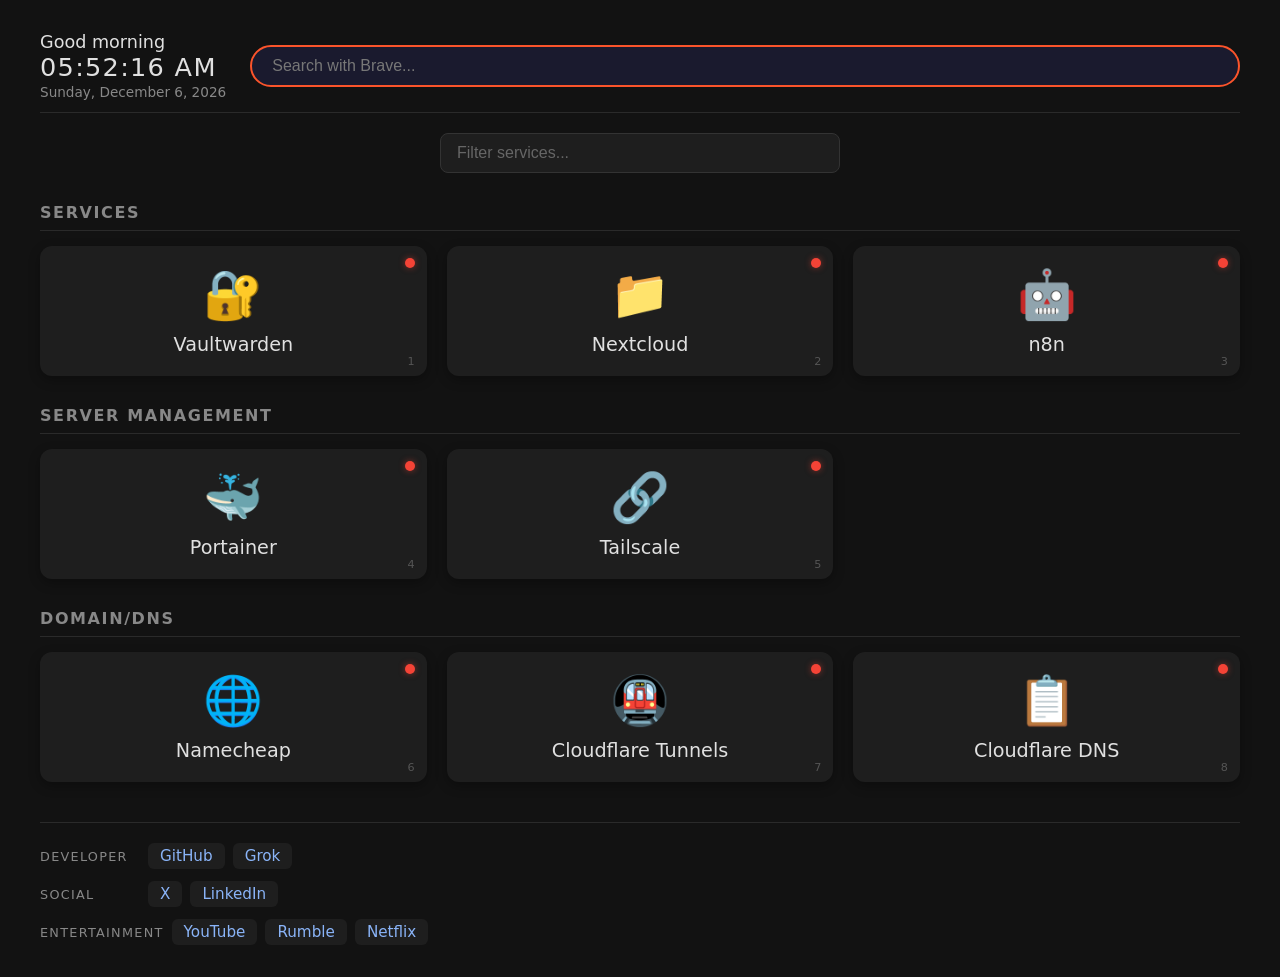
==== static/index.html @ 3539632b "Add FastAPI backend to serve dashboard and live system stats Move frontend files to static/, replace" ====
<!DOCTYPE html>
<html lang="en">
<head>
    <meta charset="UTF-8">
    <meta name="viewport" content="width=device-width, initial-scale=1.0">
    <title>pmserver</title>
    <link rel="icon" href="data:image/svg+xml,<svg xmlns='http://www.w3.org/2000/svg' viewBox='0 0 100 100'><text y='.9em' font-size='90'>🖥️</text></svg>">
    <meta name="description" content="pmserver.us - Self-hosted service dashboard">
    <meta property="og:title" content="pmserver.us">
    <meta property="og:description" content="Self-hosted service dashboard">
    <meta property="og:type" content="website">
    <meta property="og:url" content="https://pmserver.us">
    <meta name="theme-color" content="#121212">
    <link rel="stylesheet" href="style.css">
</head>
<body>
    <div class="container">
        <div id="top-panel">
            <header id="header"></header>
            <div id="brave-search-wrapper"></div>
            <div id="stats-widget"></div>
        </div>
        <div id="search-wrapper"></div>
        <main id="services">
            <noscript>
                <p style="text-align:center;color:#888;">JavaScript is required to load the service dashboard.</p>
            </noscript>
        </main>
        <div id="links"></div>
    </div>
    <script src="app.js"></script>
</body>
</html>
---- static/style.css ----
/* --- Base --- */
* { box-sizing: border-box; }

body {
    background: #121212;
    color: #e0e0e0;
    font-family: system-ui, -apple-system, sans-serif;
    margin: 0;
    padding: 20px;
    display: flex;
    justify-content: center;
}

.container {
    max-width: 1200px;
    width: 100%;
}

/* --- Top Panel (sticky) --- */
#top-panel {
    position: sticky;
    top: 0;
    z-index: 100;
    background: #121212;
    display: flex;
    align-items: center;
    gap: 24px;
    padding: 12px 0;
    border-bottom: 1px solid #2a2a2a;
    margin-bottom: 20px;
}

/* --- Header / Clock --- */
#header {
    text-align: left;
    flex-shrink: 0;
}

.clock .greeting {
    font-size: 1.1em;
    margin: 0;
}

.clock .time {
    font-size: 1.6em;
    font-weight: 300;
    letter-spacing: 0.05em;
}

.clock .date {
    font-size: 0.85em;
    color: #888;
    margin-top: 2px;
}

/* --- Brave Search --- */
#brave-search-wrapper {
    flex: 1;
    display: flex;
    align-items: center;
    justify-content: center;
    min-width: 0;
}

#brave-search {
    width: 100%;
}

#brave-search input {
    background: #1a1a2e;
    border: 2px solid #fb542b;
    border-radius: 24px;
    color: #e0e0e0;
    padding: 10px 20px;
    font-size: 1em;
    width: 100%;
    outline: none;
    transition: border-color 0.2s, box-shadow 0.2s;
}

#brave-search input:focus {
    border-color: #ff7654;
    box-shadow: 0 0 12px rgba(251, 84, 43, 0.3);
}

#brave-search input::placeholder {
    color: #777;
}

/* --- Service Filter --- */
#search-wrapper {
    text-align: center;
    margin-bottom: 30px;
}

#search {
    background: #1e1e1e;
    border: 1px solid #333;
    border-radius: 8px;
    color: #e0e0e0;
    padding: 10px 16px;
    font-size: 1em;
    width: 100%;
    max-width: 400px;
    outline: none;
    transition: border-color 0.2s;
}

#search:focus {
    border-color: #555;
}

#search::placeholder {
    color: #666;
}

/* --- Stats Widget --- */
#stats-widget {
    display: flex;
    flex-direction: column;
    gap: 4px;
    flex-shrink: 0;
    text-align: right;
}

#stats-widget:empty {
    display: none;
}

.stat-item {
    display: flex;
    align-items: center;
    gap: 8px;
    padding: 0;
    background: none;
}

.stat-label {
    font-size: 0.7em;
    color: #888;
    text-transform: uppercase;
    letter-spacing: 0.05em;
    min-width: 40px;
    text-align: right;
}

.stat-value {
    font-size: 0.85em;
    white-space: nowrap;
}

.stat-bar {
    height: 3px;
    background: #333;
    border-radius: 2px;
    width: 60px;
    overflow: hidden;
    flex-shrink: 0;
}

.stat-bar-fill {
    height: 100%;
    border-radius: 2px;
    background: #4caf50;
    transition: width 0.5s;
}

/* --- Categories --- */
.category h2 {
    font-size: 1em;
    text-transform: uppercase;
    letter-spacing: 0.1em;
    color: #888;
    border-bottom: 1px solid #2a2a2a;
    padding-bottom: 8px;
    margin-top: 30px;
    margin-bottom: 15px;
}

/* --- Grid --- */
.grid {
    display: grid;
    grid-template-columns: repeat(auto-fill, minmax(300px, 1fr));
    gap: 20px;
}

/* --- Cards --- */
.card {
    background: #1e1e1e;
    border-radius: 12px;
    padding: 20px;
    text-align: center;
    box-shadow: 0 4px 12px rgba(0, 0, 0, 0.3);
    transition: transform 0.2s;
    display: block;
    color: #e0e0e0;
    text-decoration: none;
    position: relative;
}

.card:hover {
    transform: translateY(-5px);
}

.card:focus {
    outline: 2px solid #4caf50;
    outline-offset: 2px;
}

.card .icon {
    font-size: 3em;
    margin-bottom: 10px;
}

.card .title {
    font-size: 1.2em;
}

.card .shortcut-hint {
    position: absolute;
    bottom: 8px;
    right: 12px;
    font-size: 0.7em;
    color: #555;
}

/* --- Status Dot --- */
.status-dot {
    position: absolute;
    top: 12px;
    right: 12px;
    width: 10px;
    height: 10px;
    border-radius: 50%;
    background: #555;
}

.status-dot.status-up {
    background: #4caf50;
    box-shadow: 0 0 6px rgba(76, 175, 80, 0.5);
}

.status-dot.status-down {
    background: #f44336;
    box-shadow: 0 0 6px rgba(244, 67, 54, 0.5);
}

/* --- Links Section --- */
.links-section {
    margin-top: 40px;
    padding-top: 20px;
    border-top: 1px solid #2a2a2a;
}

.links-category {
    display: flex;
    align-items: center;
    flex-wrap: wrap;
    gap: 8px;
    margin-bottom: 12px;
}

.links-label {
    font-size: 0.8em;
    text-transform: uppercase;
    letter-spacing: 0.1em;
    color: #888;
    min-width: 100px;
}

.link-item {
    color: #8ab4f8;
    text-decoration: none;
    font-size: 0.95em;
    padding: 4px 12px;
    border-radius: 6px;
    background: #1e1e1e;
    transition: background 0.2s;
}

.link-item:hover {
    background: #2a2a2a;
}

/* --- Visibility --- */
.hidden {
    display: none !important;
}

/* --- Responsive --- */
@media (max-width: 768px) {
    #top-panel {
        flex-direction: column;
        align-items: stretch;
        gap: 12px;
    }

    #header {
        text-align: center;
    }

    #brave-search-wrapper {
        justify-content: center;
    }

    #stats-widget {
        align-items: center;
        text-align: center;
    }

    .stat-label {
        text-align: left;
    }
}

@media (max-width: 600px) {
    .grid {
        grid-template-columns: 1fr;
    }

    .clock .time {
        font-size: 1.4em;
    }

    .links-label {
        min-width: auto;
        width: 100%;
    }
}
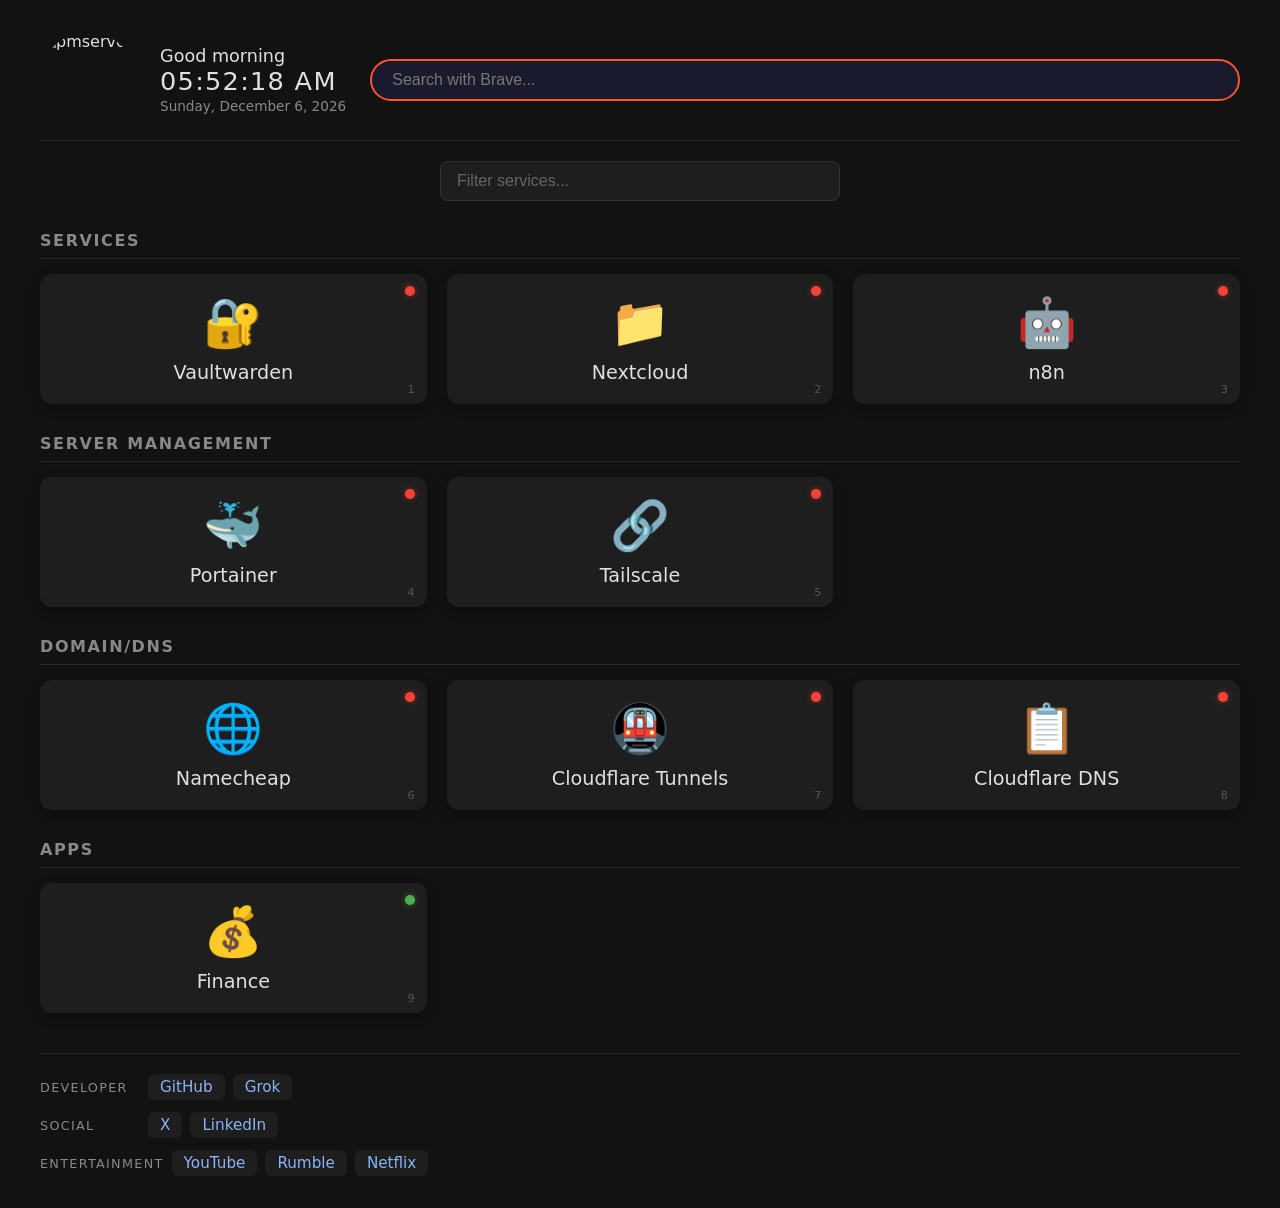
==== commit 928328ea: "Add pmserver logo as favicon and header branding Co-Authored-By: Claude Opus 4.6 <noreply@anthropic." ====
--- a/static/index.html
+++ b/static/index.html
@@ -4,7 +4,7 @@
     <meta charset="UTF-8">
     <meta name="viewport" content="width=device-width, initial-scale=1.0">
     <title>pmserver</title>
-    <link rel="icon" href="data:image/svg+xml,<svg xmlns='http://www.w3.org/2000/svg' viewBox='0 0 100 100'><text y='.9em' font-size='90'>🖥️</text></svg>">
+    <link rel="icon" href="/img/logo.png" type="image/png">
     <meta name="description" content="pmserver.us - Self-hosted service dashboard">
     <meta property="og:title" content="pmserver.us">
     <meta property="og:description" content="Self-hosted service dashboard">
@@ -16,6 +16,7 @@
 <body>
     <div class="container">
         <div id="top-panel">
+            <img src="/img/logo.png" alt="pmserver" class="header-logo" width="96" height="96">
             <header id="header"></header>
             <div id="brave-search-wrapper"></div>
             <div id="stats-widget"></div>
--- a/static/style.css
+++ b/static/style.css
@@ -28,6 +28,16 @@
     padding: 12px 0;
     border-bottom: 1px solid #2a2a2a;
     margin-bottom: 20px;
+}
+
+/* --- Logo --- */
+.header-logo {
+    width: 96px;
+    height: 96px;
+    max-width: 96px;
+    border-radius: 50%;
+    flex-shrink: 0;
+    object-fit: cover;
 }
 
 /* --- Header / Clock --- */
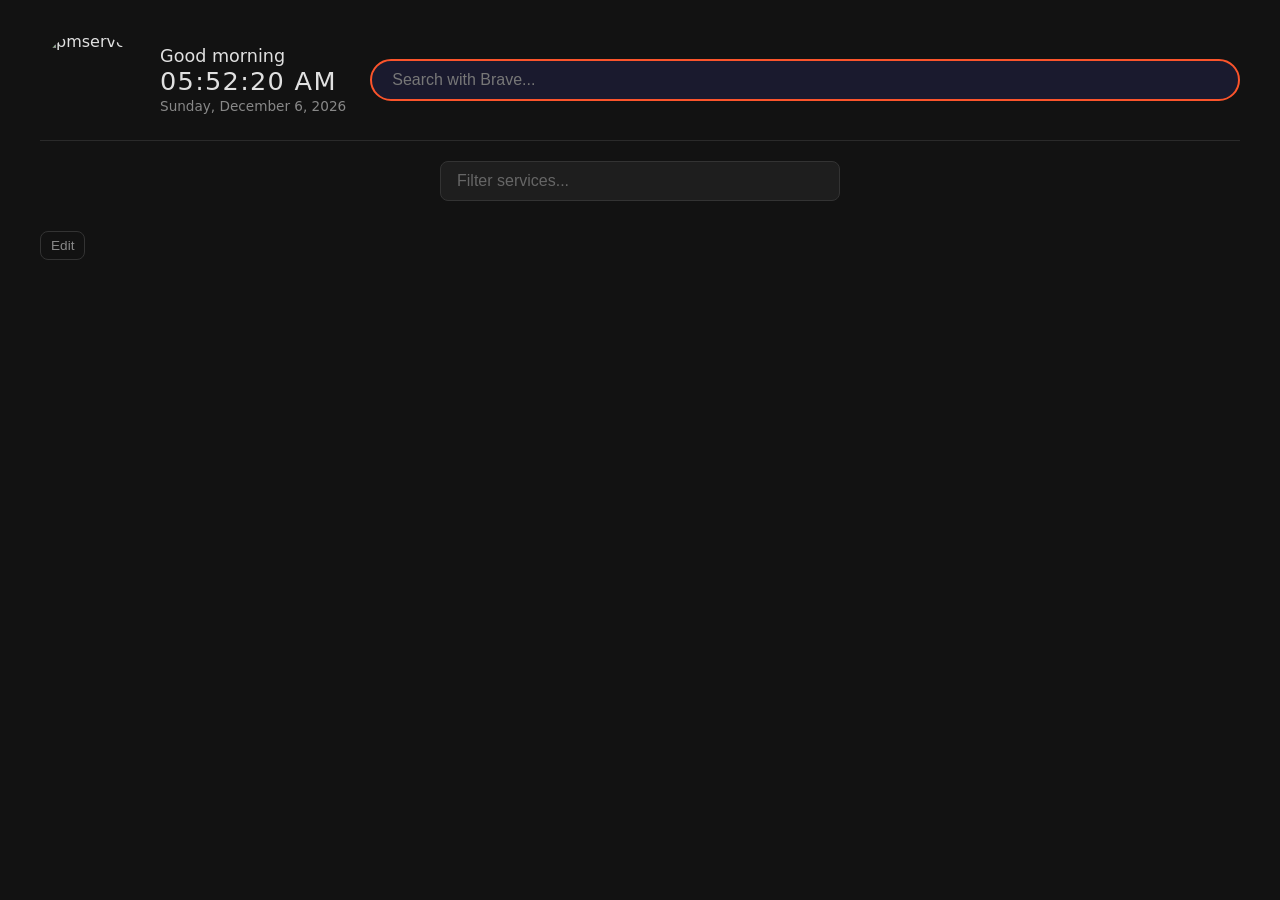
==== commit 66ffcae1: "Add service/bookmark CRUD, server-side status checks, drag-and-drop reorder - Move services and book" ====
--- a/static/index.html
+++ b/static/index.html
@@ -27,8 +27,28 @@
                 <p style="text-align:center;color:#888;">JavaScript is required to load the service dashboard.</p>
             </noscript>
         </main>
-        <div id="links"></div>
+        <aside id="sidebar"></aside>
     </div>
+
+    <!-- Login modal for bookmark editing -->
+    <div id="bm-login-modal" class="bm-modal-overlay hidden">
+        <div class="bm-modal">
+            <div class="bm-modal-header">
+                <h3>Login to Edit</h3>
+                <button id="bm-login-close" class="bm-modal-close">&times;</button>
+            </div>
+            <form id="bm-login-form">
+                <input type="text" id="bm-login-user" placeholder="Username" autocomplete="username" required>
+                <input type="password" id="bm-login-pass" placeholder="Password" autocomplete="current-password" required>
+                <div id="bm-totp-row" class="hidden">
+                    <input type="text" id="bm-login-totp" placeholder="2FA Code" autocomplete="one-time-code" inputmode="numeric">
+                </div>
+                <p id="bm-login-error" class="bm-error hidden"></p>
+                <button type="submit" class="bm-btn bm-btn-primary">Login</button>
+            </form>
+        </div>
+    </div>
+
     <script src="app.js"></script>
 </body>
 </html>
--- a/static/style.css
+++ b/static/style.css
@@ -255,41 +255,469 @@
     box-shadow: 0 0 6px rgba(244, 67, 54, 0.5);
 }
 
-/* --- Links Section --- */
-.links-section {
-    margin-top: 40px;
-    padding-top: 20px;
-    border-top: 1px solid #2a2a2a;
-}
-
-.links-category {
-    display: flex;
-    align-items: center;
-    flex-wrap: wrap;
-    gap: 8px;
-    margin-bottom: 12px;
-}
-
-.links-label {
+/* --- Sidebar (fixed left, fills blank space) --- */
+#sidebar {
+    position: fixed;
+    left: 20px;
+    top: 140px;
+    /* Fill from left edge to where the centered container starts */
+    width: calc((100vw - 1200px) / 2 - 40px);
+    max-height: calc(100vh - 160px);
+    overflow-y: auto;
+    display: flex;
+    flex-direction: column;
+    gap: 12px;
+    z-index: 50;
+}
+
+/* Thin dark scrollbar for sidebar */
+#sidebar::-webkit-scrollbar {
+    width: 6px;
+}
+
+#sidebar::-webkit-scrollbar-track {
+    background: transparent;
+}
+
+#sidebar::-webkit-scrollbar-thumb {
+    background: #444;
+    border-radius: 3px;
+}
+
+#sidebar::-webkit-scrollbar-thumb:hover {
+    background: #555;
+}
+
+#sidebar:empty {
+    display: none;
+}
+
+.sidebar-card {
+    background: #1e1e1e;
+    border-radius: 12px;
+    padding: 16px;
+}
+
+.sidebar-heading {
     font-size: 0.8em;
     text-transform: uppercase;
     letter-spacing: 0.1em;
     color: #888;
-    min-width: 100px;
-}
-
-.link-item {
+    margin: 0 0 10px 0;
+    padding-bottom: 6px;
+    border-bottom: 1px solid #2a2a2a;
+}
+
+.sidebar-links {
+    display: flex;
+    flex-direction: column;
+    gap: 4px;
+}
+
+.sidebar-link {
     color: #8ab4f8;
     text-decoration: none;
+    font-size: 0.9em;
+    padding: 6px 10px;
+    border-radius: 6px;
+    transition: background 0.2s;
+}
+
+.sidebar-link:hover {
+    background: #2a2a2a;
+}
+
+/* --- Bookmark Edit Mode --- */
+
+/* Edit toggle button in sidebar header */
+.sidebar-edit-toggle {
+    background: none;
+    border: 1px solid #333;
+    color: #888;
+    cursor: pointer;
+    padding: 6px 10px;
+    border-radius: 8px;
+    font-size: 0.85em;
+    transition: background 0.2s, color 0.2s;
+    margin-bottom: 8px;
+    align-self: flex-end;
+}
+
+.sidebar-edit-toggle:hover {
+    background: #2a2a2a;
+    color: #e0e0e0;
+}
+
+.sidebar-edit-toggle.active {
+    background: #2563eb;
+    border-color: #2563eb;
+    color: #fff;
+}
+
+/* Group header row in edit mode */
+.sidebar-heading-row {
+    display: flex;
+    align-items: center;
+    justify-content: space-between;
+    gap: 6px;
+    margin: 0 0 10px 0;
+    padding-bottom: 6px;
+    border-bottom: 1px solid #2a2a2a;
+}
+
+.sidebar-heading-row h3 {
+    font-size: 0.8em;
+    text-transform: uppercase;
+    letter-spacing: 0.1em;
+    color: #888;
+    margin: 0;
+    flex: 1;
+}
+
+/* Small icon buttons for edit/delete on groups and links */
+.bm-icon-btn {
+    background: none;
+    border: none;
+    color: #666;
+    cursor: pointer;
+    padding: 2px 6px;
+    border-radius: 4px;
+    font-size: 0.85em;
+    transition: background 0.15s, color 0.15s;
+    line-height: 1;
+}
+
+.bm-icon-btn:hover {
+    background: #2a2a2a;
+    color: #e0e0e0;
+}
+
+.bm-icon-btn.danger:hover {
+    background: #3a1a1a;
+    color: #f44336;
+}
+
+/* Sidebar link row in edit mode */
+.sidebar-link-row {
+    display: flex;
+    align-items: center;
+    gap: 4px;
+}
+
+.sidebar-link-row .sidebar-link {
+    flex: 1;
+    min-width: 0;
+    overflow: hidden;
+    text-overflow: ellipsis;
+}
+
+.sidebar-link-row .bm-link-actions {
+    display: flex;
+    gap: 2px;
+    flex-shrink: 0;
+}
+
+/* Add bookmark / Add group buttons */
+.bm-add-btn {
+    background: none;
+    border: 1px dashed #444;
+    color: #666;
+    cursor: pointer;
+    padding: 6px 10px;
+    border-radius: 6px;
+    font-size: 0.8em;
+    width: 100%;
+    text-align: center;
+    transition: background 0.15s, color 0.15s, border-color 0.15s;
+    margin-top: 6px;
+}
+
+.bm-add-btn:hover {
+    background: #1a2a1a;
+    color: #4caf50;
+    border-color: #4caf50;
+}
+
+.bm-add-group-btn {
+    background: none;
+    border: 1px dashed #444;
+    color: #666;
+    cursor: pointer;
+    padding: 10px;
+    border-radius: 12px;
+    font-size: 0.85em;
+    width: 100%;
+    text-align: center;
+    transition: background 0.15s, color 0.15s, border-color 0.15s;
+}
+
+.bm-add-group-btn:hover {
+    background: #1a2a1a;
+    color: #4caf50;
+    border-color: #4caf50;
+}
+
+/* Inline form for adding/editing a bookmark */
+.bm-inline-form {
+    display: flex;
+    flex-direction: column;
+    gap: 6px;
+    padding: 8px;
+    background: #1a1a2e;
+    border-radius: 8px;
+    margin-top: 6px;
+}
+
+.bm-inline-form input {
+    background: #121212;
+    border: 1px solid #333;
+    border-radius: 6px;
+    color: #e0e0e0;
+    padding: 6px 10px;
+    font-size: 0.85em;
+    outline: none;
+}
+
+.bm-inline-form input:focus {
+    border-color: #555;
+}
+
+.bm-inline-form .bm-form-actions {
+    display: flex;
+    gap: 6px;
+    justify-content: flex-end;
+}
+
+/* Buttons used in forms */
+.bm-btn {
+    border: none;
+    cursor: pointer;
+    padding: 6px 14px;
+    border-radius: 6px;
+    font-size: 0.85em;
+    transition: background 0.15s;
+}
+
+.bm-btn-primary {
+    background: #2563eb;
+    color: #fff;
+}
+
+.bm-btn-primary:hover {
+    background: #1d4ed8;
+}
+
+.bm-btn-secondary {
+    background: #333;
+    color: #e0e0e0;
+}
+
+.bm-btn-secondary:hover {
+    background: #444;
+}
+
+.bm-btn-danger {
+    background: #dc2626;
+    color: #fff;
+}
+
+.bm-btn-danger:hover {
+    background: #b91c1c;
+}
+
+/* --- Service Card Edit Mode --- */
+
+/* Category heading row with rename/delete buttons */
+.svc-heading-row {
+    display: flex;
+    align-items: center;
+    gap: 8px;
+    margin-top: 30px;
+    margin-bottom: 15px;
+    padding-bottom: 8px;
+    border-bottom: 1px solid #2a2a2a;
+}
+
+.svc-heading-row h2 {
+    margin: 0;
+    padding: 0;
+    border: none;
+    flex: 1;
+}
+
+/* Editable card wrapper (non-link, shows overlay on hover) */
+.card-editable {
+    cursor: grab;
+    position: relative;
+}
+
+.card-editable:active {
+    cursor: grabbing;
+}
+
+.card-editable:hover {
+    transform: none;
+}
+
+/* Drag-and-drop: card being dragged */
+.card.dragging {
+    opacity: 0.4;
+    transform: scale(0.95);
+}
+
+/* Drag-and-drop: group/category being dragged */
+.dragging-group {
+    opacity: 0.4;
+    border: 2px dashed #555;
+    border-radius: 12px;
+}
+
+.card-edit-overlay {
+    position: absolute;
+    inset: 0;
+    background: rgba(0, 0, 0, 0.75);
+    border-radius: 12px;
+    display: flex;
+    align-items: center;
+    justify-content: center;
+    gap: 8px;
+    opacity: 0;
+    transition: opacity 0.15s;
+}
+
+.card-editable:hover .card-edit-overlay {
+    opacity: 1;
+}
+
+/* Service inline form (wider than bookmark form) */
+.svc-inline-form {
+    max-width: 500px;
+    margin-bottom: 12px;
+}
+
+.svc-icon-input {
+    max-width: 120px;
+}
+
+.svc-shortcut-input {
+    max-width: 100px;
+}
+
+/* "+ Add Service" button inside grid */
+.svc-add-btn {
+    background: none;
+    border: 2px dashed #444;
+    color: #666;
+    cursor: pointer;
+    padding: 20px;
+    border-radius: 12px;
     font-size: 0.95em;
-    padding: 4px 12px;
-    border-radius: 6px;
+    text-align: center;
+    transition: background 0.15s, color 0.15s, border-color 0.15s;
+    min-height: 100px;
+    display: flex;
+    align-items: center;
+    justify-content: center;
+}
+
+.svc-add-btn:hover {
+    background: #1a2a1a;
+    color: #4caf50;
+    border-color: #4caf50;
+}
+
+/* "+ Add Category" button below all categories */
+.svc-add-cat-btn {
+    background: none;
+    border: 2px dashed #444;
+    color: #666;
+    cursor: pointer;
+    padding: 14px;
+    border-radius: 12px;
+    font-size: 0.95em;
+    width: 100%;
+    text-align: center;
+    margin-top: 20px;
+    transition: background 0.15s, color 0.15s, border-color 0.15s;
+}
+
+.svc-add-cat-btn:hover {
+    background: #1a2a1a;
+    color: #4caf50;
+    border-color: #4caf50;
+}
+
+/* --- Login Modal --- */
+.bm-modal-overlay {
+    position: fixed;
+    inset: 0;
+    background: rgba(0, 0, 0, 0.7);
+    display: flex;
+    align-items: center;
+    justify-content: center;
+    z-index: 1000;
+}
+
+.bm-modal {
     background: #1e1e1e;
-    transition: background 0.2s;
-}
-
-.link-item:hover {
-    background: #2a2a2a;
+    border-radius: 12px;
+    padding: 24px;
+    width: 100%;
+    max-width: 360px;
+    box-shadow: 0 8px 32px rgba(0, 0, 0, 0.5);
+}
+
+.bm-modal-header {
+    display: flex;
+    align-items: center;
+    justify-content: space-between;
+    margin-bottom: 16px;
+}
+
+.bm-modal-header h3 {
+    margin: 0;
+    font-size: 1.1em;
+    color: #e0e0e0;
+}
+
+.bm-modal-close {
+    background: none;
+    border: none;
+    color: #888;
+    font-size: 1.4em;
+    cursor: pointer;
+    padding: 0 4px;
+    line-height: 1;
+}
+
+.bm-modal-close:hover {
+    color: #e0e0e0;
+}
+
+#bm-login-form {
+    display: flex;
+    flex-direction: column;
+    gap: 10px;
+}
+
+#bm-login-form input {
+    background: #121212;
+    border: 1px solid #333;
+    border-radius: 8px;
+    color: #e0e0e0;
+    padding: 10px 14px;
+    font-size: 1em;
+    outline: none;
+}
+
+#bm-login-form input:focus {
+    border-color: #555;
+}
+
+.bm-error {
+    color: #f44336;
+    font-size: 0.85em;
+    margin: 0;
 }
 
 /* --- Visibility --- */
@@ -298,6 +726,24 @@
 }
 
 /* --- Responsive --- */
+/* Hide fixed sidebar when viewport is too narrow for it */
+@media (max-width: 1500px) {
+    #sidebar {
+        position: static;
+        width: 100%;
+        max-height: none;
+        overflow-y: visible;
+        flex-direction: row;
+        flex-wrap: wrap;
+        margin-top: 30px;
+    }
+
+    .sidebar-card {
+        flex: 1;
+        min-width: 150px;
+    }
+}
+
 @media (max-width: 768px) {
     #top-panel {
         flex-direction: column;
@@ -332,8 +778,4 @@
         font-size: 1.4em;
     }
 
-    .links-label {
-        min-width: auto;
-        width: 100%;
-    }
-}
+}
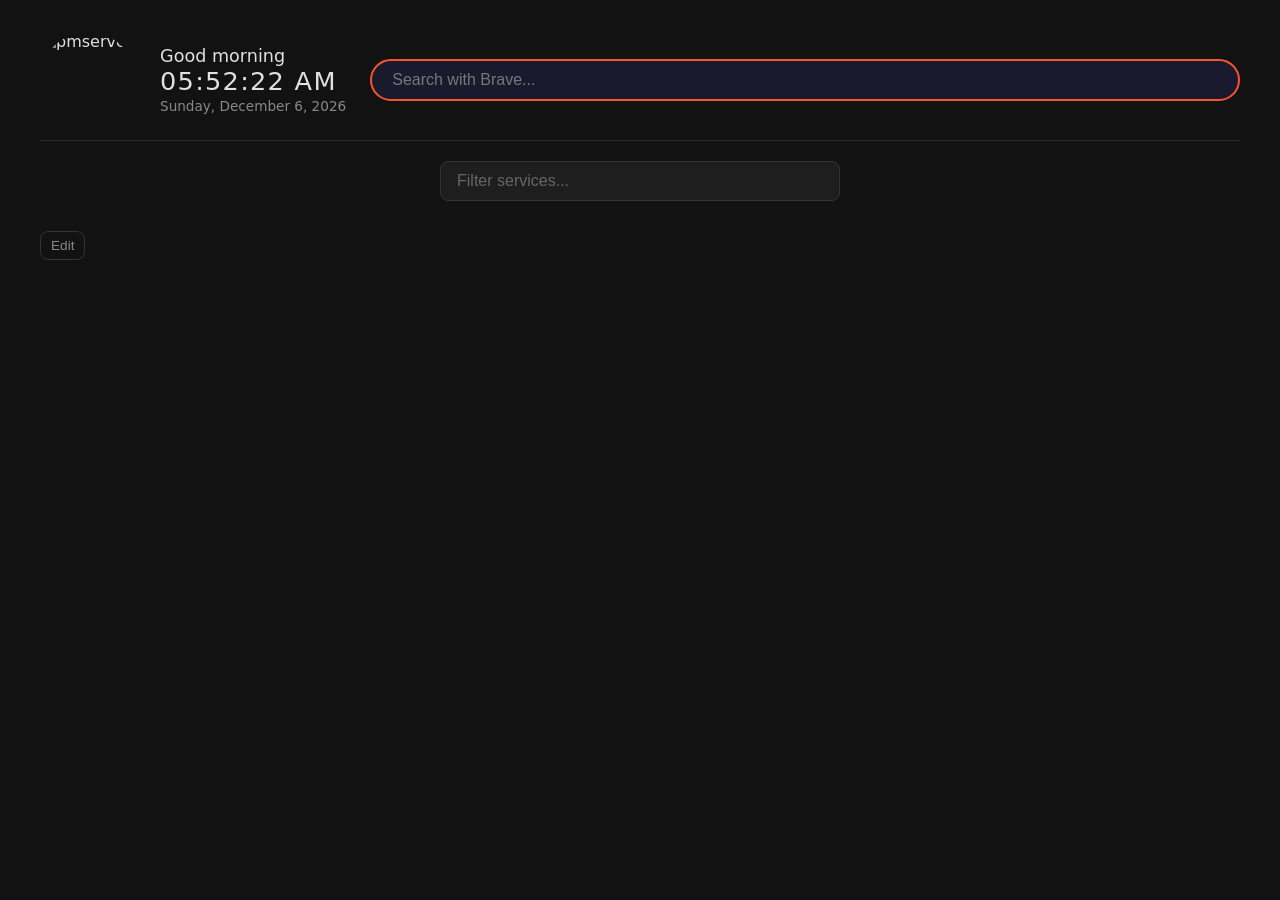
==== commit 0dbdf5f7: "Fix mobile header layout: grid for logo+clock alignment, cache-bust CSS" ====
--- a/static/index.html
+++ b/static/index.html
@@ -11,7 +11,7 @@
     <meta property="og:type" content="website">
     <meta property="og:url" content="https://pmserver.us">
     <meta name="theme-color" content="#121212">
-    <link rel="stylesheet" href="style.css">
+    <link rel="stylesheet" href="style.css?v=2">
 </head>
 <body>
     <div class="container">
--- a/static/style.css
+++ b/static/style.css
@@ -746,20 +746,30 @@
 
 @media (max-width: 768px) {
     #top-panel {
-        flex-direction: column;
-        align-items: stretch;
+        display: grid;
+        grid-template-columns: 48px 1fr;
         gap: 12px;
+        align-items: center;
+    }
+
+    .header-logo {
+        width: 48px;
+        height: 48px;
+        max-width: 48px;
     }
 
     #header {
-        text-align: center;
+        min-width: 0;
+        text-align: left;
     }
 
     #brave-search-wrapper {
+        grid-column: 1 / -1;
         justify-content: center;
     }
 
     #stats-widget {
+        grid-column: 1 / -1;
         align-items: center;
         text-align: center;
     }
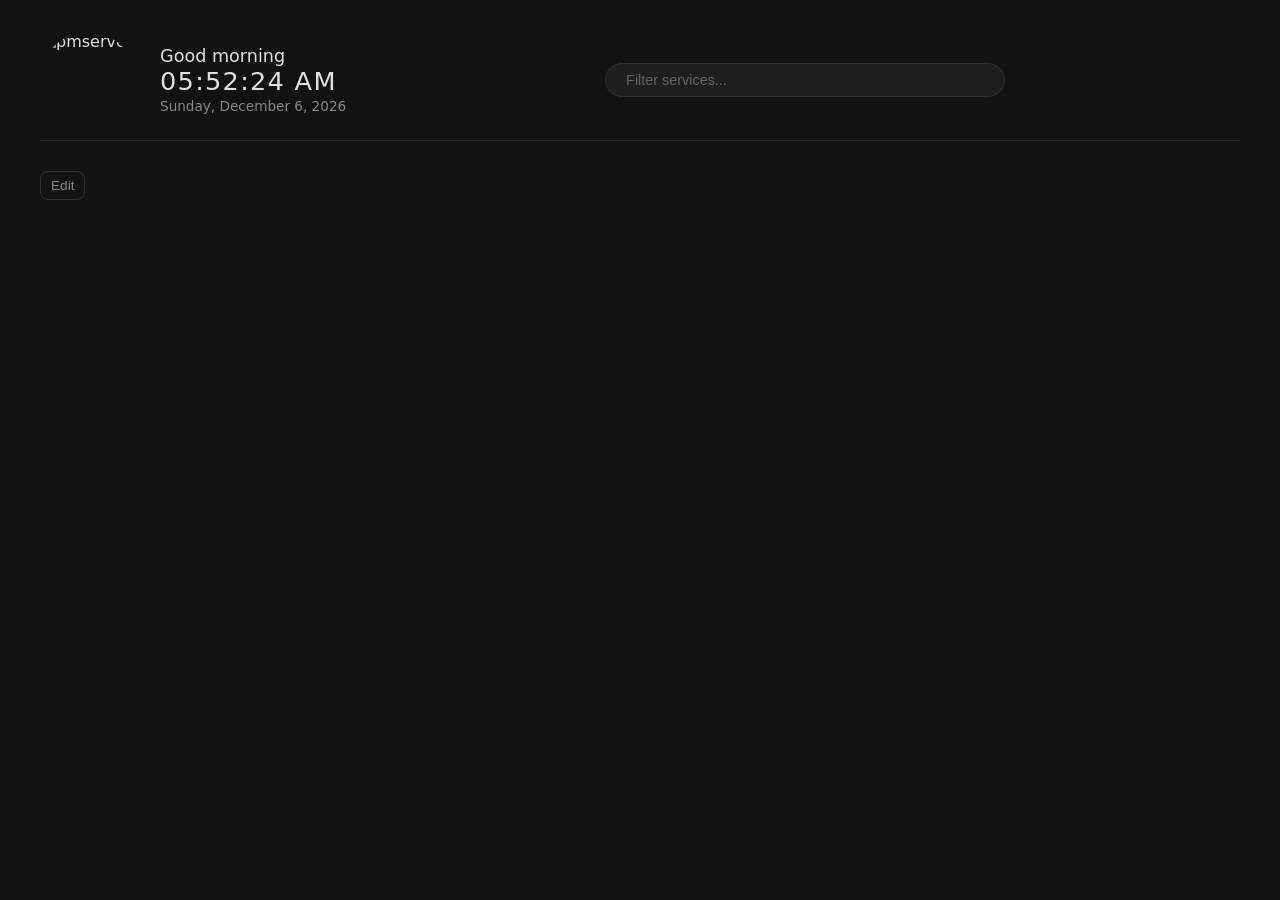
==== commit c76e9d47: "Separate finance app, rework drag-and-drop, move filter to banner - Remove finance module (separated" ====
--- a/static/index.html
+++ b/static/index.html
@@ -11,17 +11,16 @@
     <meta property="og:type" content="website">
     <meta property="og:url" content="https://pmserver.us">
     <meta name="theme-color" content="#121212">
-    <link rel="stylesheet" href="style.css?v=2">
+    <link rel="stylesheet" href="style.css?v=6">
 </head>
 <body>
     <div class="container">
         <div id="top-panel">
             <img src="/img/logo.png" alt="pmserver" class="header-logo" width="96" height="96">
             <header id="header"></header>
-            <div id="brave-search-wrapper"></div>
+            <div id="search-wrapper"></div>
             <div id="stats-widget"></div>
         </div>
-        <div id="search-wrapper"></div>
         <main id="services">
             <noscript>
                 <p style="text-align:center;color:#888;">JavaScript is required to load the service dashboard.</p>
@@ -49,6 +48,6 @@
         </div>
     </div>
 
-    <script src="app.js"></script>
+    <script src="app.js?v=6"></script>
 </body>
 </html>
--- a/static/style.css
+++ b/static/style.css
@@ -63,61 +63,31 @@
     margin-top: 2px;
 }
 
-/* --- Brave Search --- */
-#brave-search-wrapper {
+/* --- Service Filter (in top panel) --- */
+#search-wrapper {
     flex: 1;
     display: flex;
     align-items: center;
     justify-content: center;
     min-width: 0;
-}
-
-#brave-search {
-    width: 100%;
-}
-
-#brave-search input {
-    background: #1a1a2e;
-    border: 2px solid #fb542b;
-    border-radius: 24px;
-    color: #e0e0e0;
-    padding: 10px 20px;
-    font-size: 1em;
-    width: 100%;
-    outline: none;
-    transition: border-color 0.2s, box-shadow 0.2s;
-}
-
-#brave-search input:focus {
-    border-color: #ff7654;
-    box-shadow: 0 0 12px rgba(251, 84, 43, 0.3);
-}
-
-#brave-search input::placeholder {
-    color: #777;
-}
-
-/* --- Service Filter --- */
-#search-wrapper {
-    text-align: center;
-    margin-bottom: 30px;
 }
 
 #search {
     background: #1e1e1e;
     border: 1px solid #333;
-    border-radius: 8px;
-    color: #e0e0e0;
-    padding: 10px 16px;
-    font-size: 1em;
+    border-radius: 24px;
+    color: #e0e0e0;
+    padding: 8px 20px;
+    font-size: 0.9em;
     width: 100%;
     max-width: 400px;
     outline: none;
-    transition: border-color 0.2s;
+    transition: border-color 0.2s, box-shadow 0.2s;
 }
 
 #search:focus {
     border-color: #555;
+    box-shadow: 0 0 8px rgba(255, 255, 255, 0.05);
 }
 
 #search::placeholder {
@@ -219,7 +189,22 @@
 
 .card .icon {
     font-size: 3em;
+    height: 72px;
+    display: flex;
+    align-items: center;
+    justify-content: center;
     margin-bottom: 10px;
+    line-height: 1;
+    overflow: hidden;
+}
+
+.card .icon img {
+    max-width: 64px;
+    max-height: 64px;
+    width: auto;
+    height: auto;
+    object-fit: contain;
+    border-radius: 8px;
 }
 
 .card .title {
@@ -559,10 +544,21 @@
     transform: none;
 }
 
-/* Drag-and-drop: card being dragged */
-.card.dragging {
-    opacity: 0.4;
-    transform: scale(0.95);
+/* Drag-and-drop: card removed from grid while being dragged */
+.card-drag-hidden {
+    display: none !important;
+}
+
+/* Drag-and-drop: placeholder showing where card will land */
+.drag-placeholder {
+    border: 2px dashed #555;
+    border-radius: 12px;
+    background: rgba(76, 175, 80, 0.05);
+}
+
+/* Hide edit overlays on other cards during active drag */
+.grid-dragging .card-edit-overlay {
+    display: none !important;
 }
 
 /* Drag-and-drop: group/category being dragged */
@@ -572,6 +568,33 @@
     border-radius: 12px;
 }
 
+.card-drag-handle {
+    position: absolute;
+    left: 0;
+    top: 0;
+    bottom: 0;
+    width: 28px;
+    cursor: grab;
+    z-index: 2;
+    border-radius: 12px 0 0 12px;
+    background-color: rgba(255, 255, 255, 0.06);
+    background-image: radial-gradient(circle, #bbb 2px, transparent 2px);
+    background-size: 10px 12px;
+    background-position: center;
+    background-repeat: repeat-y;
+    border-right: 1px solid rgba(255, 255, 255, 0.12);
+    transition: background-color 0.15s;
+}
+
+.card-drag-handle:hover {
+    background-color: rgba(76, 175, 80, 0.15);
+    background-image: radial-gradient(circle, #4caf50 2px, transparent 2px);
+}
+
+.card-drag-handle:active {
+    cursor: grabbing;
+}
+
 .card-edit-overlay {
     position: absolute;
     inset: 0;
@@ -583,6 +606,11 @@
     gap: 8px;
     opacity: 0;
     transition: opacity 0.15s;
+    pointer-events: none;
+}
+
+.card-editable:hover .card-edit-overlay button {
+    pointer-events: auto;
 }
 
 .card-editable:hover .card-edit-overlay {
@@ -597,6 +625,77 @@
 
 .svc-icon-input {
     max-width: 120px;
+}
+
+.svc-icon-row {
+    display: flex;
+    align-items: center;
+    gap: 8px;
+}
+
+.svc-icon-or {
+    color: #666;
+    font-size: 0.8em;
+    flex-shrink: 0;
+}
+
+.svc-icon-dropzone {
+    flex: 1;
+    min-width: 0;
+    display: flex;
+    align-items: center;
+    justify-content: center;
+    gap: 8px;
+    border: 2px dashed #444;
+    border-radius: 8px;
+    padding: 8px 12px;
+    cursor: pointer;
+    transition: border-color 0.15s, background 0.15s;
+}
+
+.svc-icon-dropzone:hover,
+.svc-icon-dropzone.dragover {
+    border-color: #2563eb;
+    background: rgba(37, 99, 235, 0.1);
+}
+
+.svc-icon-dropzone-label {
+    font-size: 0.8em;
+    color: #666;
+    pointer-events: none;
+}
+
+.svc-icon-preview {
+    width: 32px;
+    height: 32px;
+    object-fit: contain;
+    border-radius: 4px;
+    flex-shrink: 0;
+    pointer-events: none;
+}
+
+.svc-icon-clear {
+    background: none;
+    border: 1px solid #444;
+    color: #888;
+    cursor: pointer;
+    width: 24px;
+    height: 24px;
+    border-radius: 50%;
+    font-size: 1em;
+    line-height: 1;
+    padding: 0;
+    display: flex;
+    align-items: center;
+    justify-content: center;
+    flex-shrink: 0;
+    transition: background 0.15s, color 0.15s;
+}
+
+.svc-icon-clear:hover {
+    background: #3a1a1a;
+    color: #f44336;
+    border-color: #f44336;
 }
 
 .svc-shortcut-input {
@@ -763,7 +862,7 @@
         text-align: left;
     }
 
-    #brave-search-wrapper {
+    #search-wrapper {
         grid-column: 1 / -1;
         justify-content: center;
     }
